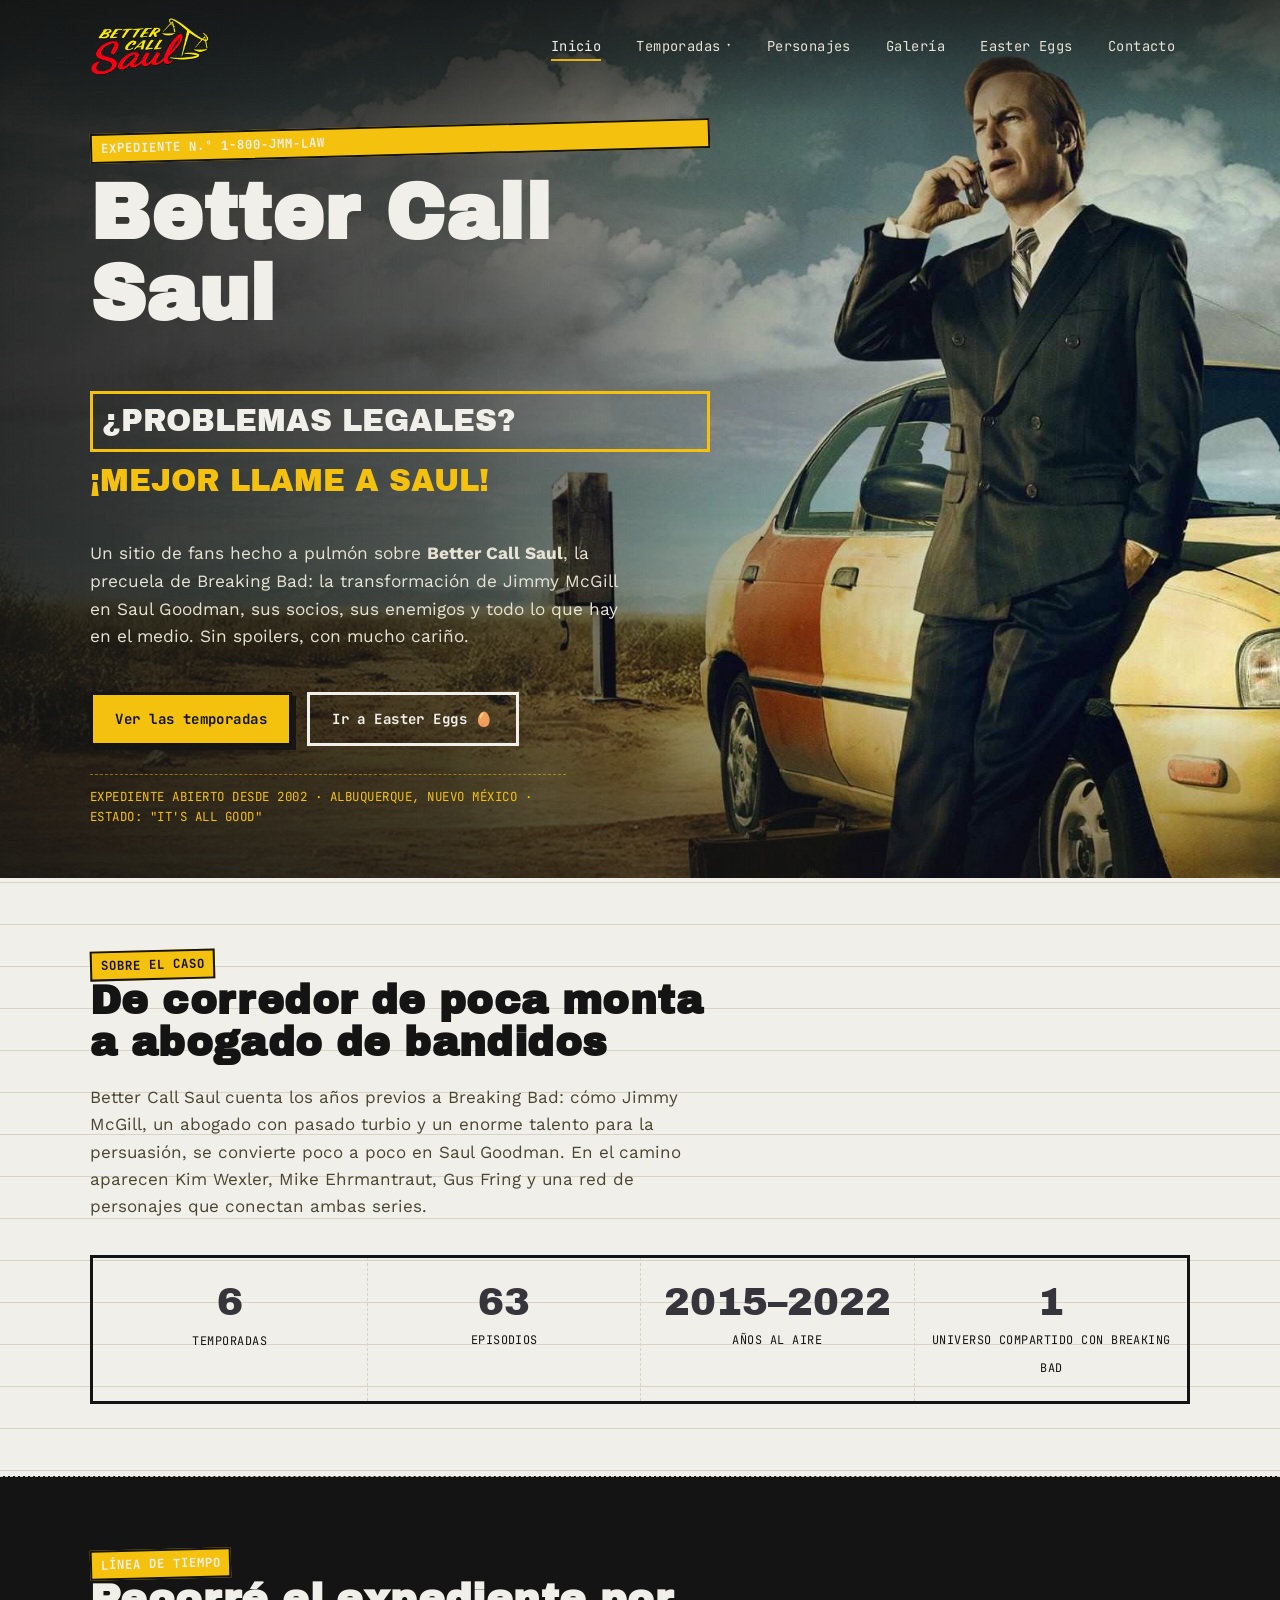
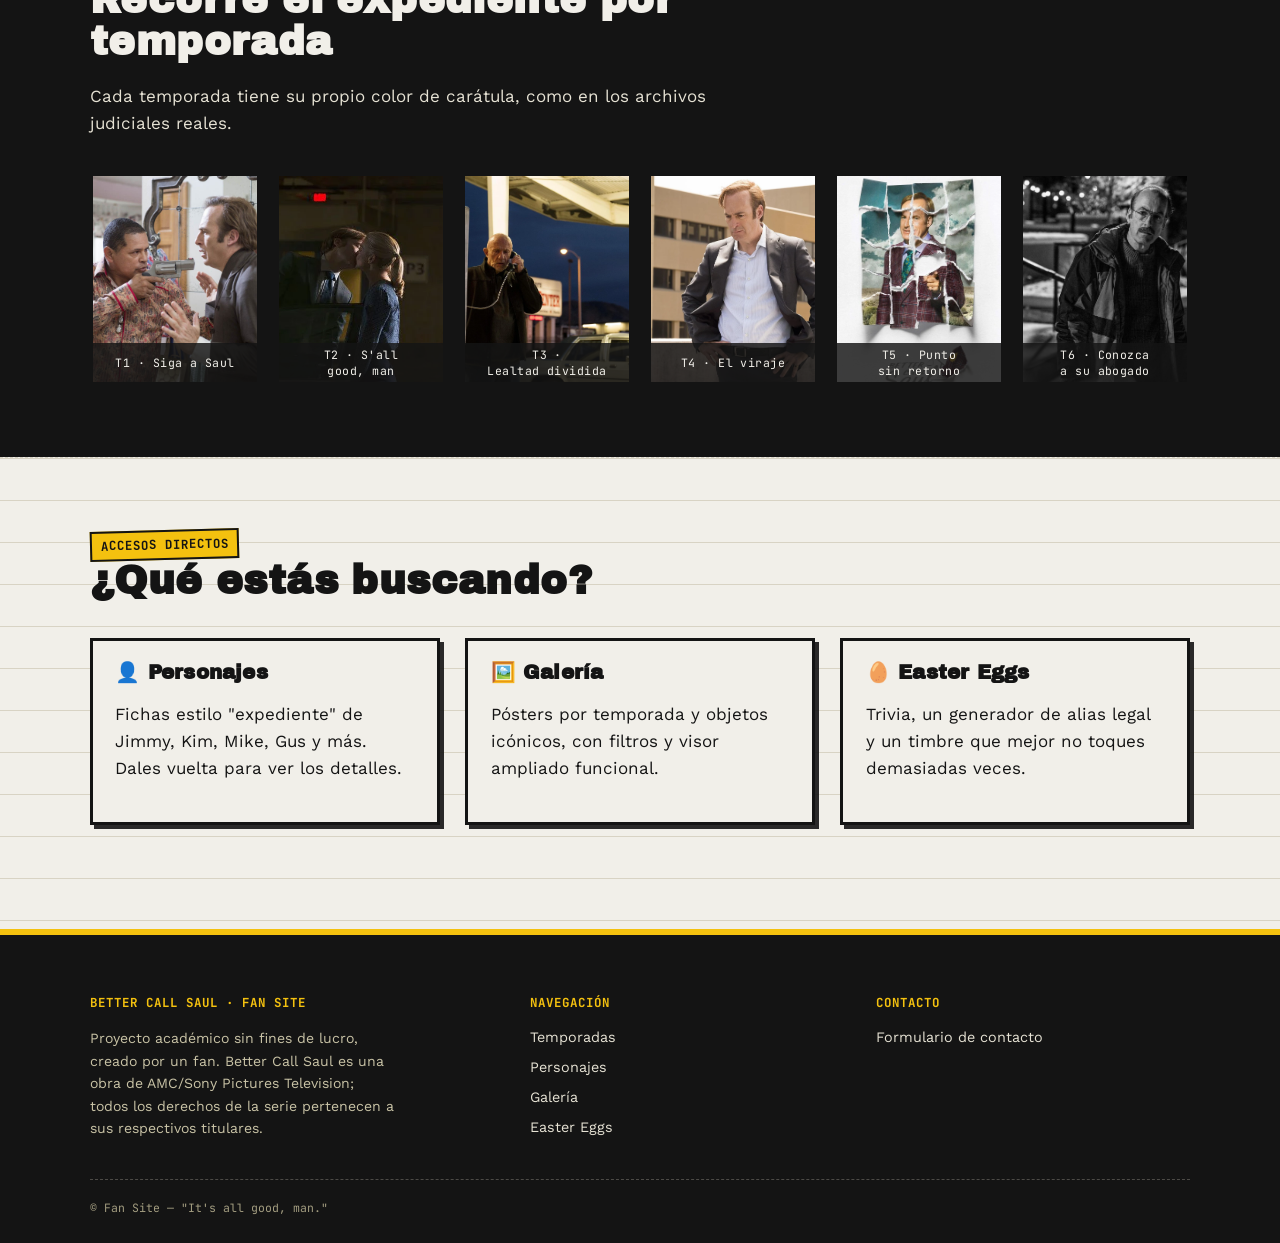
==== index.html @ 326e3563 "webpage created" ====
<!DOCTYPE html>
<html lang="es-AR">

<head>
  <meta charset="UTF-8">
  <meta name="viewport" content="width=device-width, initial-scale=1.0">
  <title>Better Call Saul — Sitio de Fans</title>
  <meta name="description"
    content="Sitio de fans no oficial sobre Better Call Saul: temporadas, personajes, galería y easter eggs.">
  <link rel="canonical" href="https://tu-usuario.github.io/better-call-saul-site/">
  <meta property="og:type" content="website">
  <meta property="og:site_name" content="Better Call Saul — Sitio de Fans">
  <meta property="og:locale" content="es_AR">
  <meta property="og:title" content="Better Call Saul — Sitio de Fans">
  <meta property="og:description"
    content="Sitio de fans no oficial sobre Better Call Saul: temporadas, personajes, galería y easter eggs.">
  <meta property="og:image" content="https://tu-usuario.github.io/better-call-saul-site/imagenes/hero-fondo.avif">
  <meta property="og:url" content="https://tu-usuario.github.io/better-call-saul-site/">
  <meta name="twitter:card" content="summary_large_image">
  <meta name="twitter:title" content="Better Call Saul — Sitio de Fans">
  <meta name="twitter:description"
    content="Sitio de fans no oficial sobre Better Call Saul: temporadas, personajes, galería y easter eggs.">
  <meta name="twitter:image" content="https://tu-usuario.github.io/better-call-saul-site/imagenes/hero-fondo.avif">
  <link rel="icon"
    href="data:image/svg+xml,<svg xmlns=%22http://www.w3.org/2000/svg%22 viewBox=%220 0 100 100%22><rect width=%22100%22 height=%22100%22 fill=%22%23141414%22/><text x=%2250%22 y=%2268%22 font-size=%2260%22 text-anchor=%22middle%22 fill=%22%23f4c10f%22 font-family=%22Georgia%22>S</text></svg>">
  <script type="application/ld+json">
{
  "@context": "https://schema.org",
  "@type": "WebSite",
  "name": "Better Call Saul — Sitio de Fans",
  "url": "https://tu-usuario.github.io/better-call-saul-site/",
  "description": "Sitio de fans no oficial sobre Better Call Saul: temporadas, personajes, galería y easter eggs.",
  "inLanguage": "es-AR"
}
</script>

  <link rel="stylesheet" href="css/estilos.css">
</head>

<body>
  <a href="#contenido" class="saltar-enlace">Saltar al contenido</a>

  <header class="encabezado encabezado--hero">
    <nav class="nav" aria-label="Navegación principal">
      <a href="index.html" class="marca" aria-label="Better Call Saul — Ir al inicio">
        <img src="imagenes/logo-bcs.png" alt="Better Call Saul" width="320" height="172">
      </a>
      <button class="nav-toggle" aria-label="Abrir menú" aria-expanded="false">
        <span></span>
      </button>
      <ul class="nav-lista">
        <li><a href="index.html" class="nav-link">Inicio</a></li>
        <li class="tiene-submenu">
          <a href="temporadas.html" class="nav-link">Temporadas <span class="caret">▾</span></a>
          <ul class="submenu">
            <li><a href="temporadas.html#temporada-1">Temporada 1 <span class="n">01</span></a></li>
            <li><a href="temporadas.html#temporada-2">Temporada 2 <span class="n">02</span></a></li>
            <li><a href="temporadas.html#temporada-3">Temporada 3 <span class="n">03</span></a></li>
            <li><a href="temporadas.html#temporada-4">Temporada 4 <span class="n">04</span></a></li>
            <li><a href="temporadas.html#temporada-5">Temporada 5 <span class="n">05</span></a></li>
            <li><a href="temporadas.html#temporada-6">Temporada 6 <span class="n">06</span></a></li>
          </ul>
        </li>
        <li><a href="personajes.html" class="nav-link">Personajes</a></li>
        <li><a href="galeria.html" class="nav-link">Galería</a></li>
        <li><a href="easter-eggs.html" class="nav-link">Easter Eggs</a></li>
        <li><a href="contacto.html" class="nav-link">Contacto</a></li>
      </ul>
    </nav>
  </header>

  <main id="contenido">

    <!-- HERO -->
    <section class="hero">
      <div class="envoltura hero-contenido">
        <span class="etiqueta">EXPEDIENTE N.º 1-800-JMM-LAW</span>
        <h1>Better Call Saul</h1>
        <p class="hero-eslogan">
          <span class="letrero parpadeo">¿PROBLEMAS LEGALES?</span>
          <span class="resaltado" data-typewriter='["¡MEJOR LLAME A SAUL!", "S\' ALL GOOD,
            MAN.", "IT\'S NOT ILLEGAL IF... BUENO, A VECES SÍ." , "¡MEJOR LLAME A SAUL!" ]'>¡MEJOR LLAME A SAUL!</span>
        </p>
        <p class="dek">
          Un sitio de fans hecho a pulmón sobre <strong>Better Call Saul</strong>, la precuela de
          Breaking Bad: la transformación de Jimmy McGill en Saul Goodman, sus socios,
          sus enemigos y todo lo que hay en el medio. Sin spoilers, con mucho cariño.
        </p>
        <div class="hero-cta">
          <a href="temporadas.html" class="boton">Ver las temporadas</a>
          <a href="easter-eggs.html" class="boton fantasma">Ir a Easter Eggs 🥚</a>
        </div>
        <p class="hero-linea-estado">EXPEDIENTE ABIERTO DESDE 2002 · ALBUQUERQUE, NUEVO MÉXICO · ESTADO: "IT'S ALL GOOD"
        </p>
      </div>
    </section>

    <!-- SOBRE LA SERIE -->
    <section class="seccion">
      <div class="envoltura">
        <div class="seccion-cabecera revelar">
          <span class="etiqueta">SOBRE EL CASO</span>
          <h2>De corredor de poca monta a abogado de bandidos</h2>
          <p>
            Better Call Saul cuenta los años previos a Breaking Bad: cómo Jimmy McGill,
            un abogado con pasado turbio y un enorme talento para la persuasión, se convierte
            poco a poco en Saul Goodman. En el camino aparecen Kim Wexler, Mike Ehrmantraut,
            Gus Fring y una red de personajes que conectan ambas series.
          </p>
        </div>

        <div class="estadisticas revelar">
          <div class="estadistica">
            <span class="num">6</span>
            <span class="desc">TEMPORADAS</span>
          </div>
          <div class="estadistica">
            <span class="num">63</span>
            <span class="desc">EPISODIOS</span>
          </div>
          <div class="estadistica">
            <span class="num">2015–2022</span>
            <span class="desc">AÑOS AL AIRE</span>
          </div>
          <div class="estadistica">
            <span class="num">1</span>
            <span class="desc">UNIVERSO COMPARTIDO CON BREAKING BAD</span>
          </div>
        </div>
      </div>
    </section>

    <!-- VISTA PREVIA TEMPORADAS -->
    <section class="seccion oscura">
      <div class="envoltura">
        <div class="seccion-cabecera revelar">
          <span class="etiqueta">LÍNEA DE TIEMPO</span>
          <h2>Recorré el expediente por temporada</h2>
          <p>Cada temporada tiene su propio color de carátula, como en los archivos judiciales reales.</p>
        </div>
        <div class="grid-temporadas-mini revelar">
          <figure class="mini-temporada"><a href="temporadas.html#temporada-1"><img src="imagenes/imagen1.jpg"
                alt="Temporada 1 — Siga a Saul" width="900" height="1125" loading="lazy"></a>
            <figcaption>T1 · Siga a Saul</figcaption>
          </figure>
          <figure class="mini-temporada"><a href="temporadas.html#temporada-2"><img src="imagenes/imagen2.jpg"
                alt="Temporada 2 — S'all good, man" width="900" height="1125" loading="lazy"></a>
            <figcaption>T2 · S'all good, man</figcaption>
          </figure>
          <figure class="mini-temporada"><a href="temporadas.html#temporada-3"><img src="imagenes/imagen3.jpg"
                alt="Temporada 3 — Lealtad dividida" width="900" height="1125" loading="lazy"></a>
            <figcaption>T3 · Lealtad dividida</figcaption>
          </figure>
          <figure class="mini-temporada"><a href="temporadas.html#temporada-4"><img src="imagenes/imagen4.jpg"
                alt="Temporada 4 — El viraje" width="900" height="1125" loading="lazy"></a>
            <figcaption>T4 · El viraje</figcaption>
          </figure>
          <figure class="mini-temporada"><a href="temporadas.html#temporada-5"><img src="imagenes/imagen5.jpg"
                alt="Temporada 5 — Punto sin retorno" width="900" height="1125" loading="lazy"></a>
            <figcaption>T5 · Punto sin retorno</figcaption>
          </figure>
          <figure class="mini-temporada"><a href="temporadas.html#temporada-6"><img src="imagenes/imagen6.jpg"
                alt="Temporada 6 — Conozca a su abogado" width="900" height="1125" loading="lazy"></a>
            <figcaption>T6 · Conozca a su abogado</figcaption>
          </figure>
        </div>
      </div>
    </section>

    <!-- ACCESOS RÁPIDOS -->
    <section class="seccion">
      <div class="envoltura">
        <div class="seccion-cabecera revelar">
          <span class="etiqueta">ACCESOS DIRECTOS</span>
          <h2>¿Qué estás buscando?</h2>
        </div>
        <div class="grid-personajes revelar" style="grid-template-columns: repeat(auto-fit, minmax(220px,1fr));">
          <a href="personajes.html" class="tarjeta">
            <h3>👤 Personajes</h3>
            <p>Fichas estilo "expediente" de Jimmy, Kim, Mike, Gus y más. Dales vuelta para ver los detalles.</p>
          </a>
          <a href="galeria.html" class="tarjeta">
            <h3>🖼️ Galería</h3>
            <p>Pósters por temporada y objetos icónicos, con filtros y visor ampliado funcional.</p>
          </a>
          <a href="easter-eggs.html" class="tarjeta">
            <h3>🥚 Easter Eggs</h3>
            <p>Trivia, un generador de alias legal y un timbre que mejor no toques demasiadas veces.</p>
          </a>
        </div>
      </div>
    </section>

  </main>

  <footer class="pie-pagina">
    <div class="envoltura">
      <div class="pie-grid">
        <div>
          <h4>BETTER CALL SAUL · FAN SITE</h4>
          <p style="max-width:34ch; font-size:.88rem; color:#c9c3a6;">
            Proyecto académico sin fines de lucro, creado por un fan. Better Call Saul
            es una obra de AMC/Sony Pictures Television; todos los derechos de la serie
            pertenecen a sus respectivos titulares.
          </p>
        </div>
        <div>
          <h4>NAVEGACIÓN</h4>
          <ul>
            <li><a href="temporadas.html">Temporadas</a></li>
            <li><a href="personajes.html">Personajes</a></li>
            <li><a href="galeria.html">Galería</a></li>
            <li><a href="easter-eggs.html">Easter Eggs</a></li>
          </ul>
        </div>
        <div>
          <h4>CONTACTO</h4>
          <ul>
            <li><a href="contacto.html">Formulario de contacto</a></li>
          </ul>
        </div>
      </div>
      <div class="pie-inferior">
        <span>© <span data-anio></span> Fan Site — "It's all good, man."</span>
      </div>
    </div>
  </footer>

  <script src="js/base.js"></script>
</body>

</html>
---- css/estilos.css ----
/* =============================================================
   BETTER CALL SAUL — sitio de fans
   Sistema de diseño: "Expediente del bufete"
   Paleta (inspirada en el póster oficial: amarillo, rojo, gris oscuro):
     --tinta      #141414  (negro casi puro, "tinta de máquina de escribir")
     --papel      #f1efe9  (fondo claro neutro, tipo hoja de expediente)
     --mostaza    #f4c10f  (amarillo cartel / logo de la serie)
     --petroleo   #35353b  (gris oscuro / carbón — reemplaza al verde-azulado)
     --rojo-sello #e2231a  (rojo vivo del logo, sello "URGENTE")
     --gris-linea #d8d3c4  (líneas y bordes suaves sobre el papel)
   Tipografía:
     Titulares -> "Archivo Black" (condensada, contundente, letrero de tribunal)
     Cuerpo    -> "Work Sans" (limpia, legible)
     Etiquetas -> "JetBrains Mono" (ficha de expediente / máquina de escribir)
   ============================================================= */

@import url('https://fonts.googleapis.com/css2?family=Archivo+Black&family=Work+Sans:ital,wght@0,400;0,500;0,600;0,700;1,400&family=JetBrains+Mono:wght@400;600;700&display=swap');

:root {
  --tinta: #141414;
  --papel: #f1efe9;
  --papel-alt: #e6e2d4;
  --mostaza: #f4c10f;
  --mostaza-oscuro: #caa10784;
  --petroleo: #35353b;
  --rojo-sello: #e2231a;
  --gris-linea: #d8d3c4;
  --sombra-dura: 6px 6px 0 rgba(20, 20, 20, 0.9);
  --sombra-dura-sm: 4px 4px 0 rgba(20, 20, 20, 0.9);
  --radio: 2px;
  --max-ancho: 1180px;
  --font-titular: 'Archivo Black', 'Poppins', sans-serif;
  --font-cuerpo: 'Work Sans', sans-serif;
  --font-mono: 'JetBrains Mono', monospace;
}

/* -------------------- Reset básico -------------------- */
*,
*::before,
*::after {
  box-sizing: border-box;
}

html {
  scroll-behavior: smooth;
}

body {
  margin: 0;
  background-color: var(--papel);
  color: var(--tinta);
  font-family: var(--font-cuerpo);
  font-size: 17px;
  line-height: 1.6;
  background-image:
    linear-gradient(var(--gris-linea) 1px, transparent 1px);
  background-size: 100% 42px;
}

img {
  max-width: 100%;
  height: auto;
  display: block;
}

a {
  color: inherit;
  text-decoration: none;
}

ul {
  list-style: none;
  margin: 0;
  padding: 0;
}

h1,
h2,
h3 {
  font-family: var(--font-titular);
  line-height: 1.05;
  margin: 0 0 .5em;
  letter-spacing: .01em;
}

p {
  max-width: 68ch;
}

button {
  font-family: inherit;
  cursor: pointer;
}

/* -------------------- Accesibilidad: saltar al contenido -------------------- */
.saltar-enlace {
  position: absolute;
  left: -999px;
  top: auto;
  width: 1px;
  height: 1px;
  overflow: hidden;
  z-index: 999;
}

.saltar-enlace:focus {
  position: fixed;
  left: 1rem;
  top: 1rem;
  width: auto;
  height: auto;
  background: var(--mostaza);
  color: var(--tinta);
  padding: .7rem 1.1rem;
  font-family: var(--font-mono);
  font-weight: 700;
  border: 3px solid var(--tinta);
  box-shadow: var(--sombra-dura-sm);
}

.envoltura {
  max-width: var(--max-ancho);
  margin: 0 auto;
  padding: 0 clamp(1.1rem, 4vw, 2.5rem);
}

/* Respeta reduced motion */
@media (prefers-reduced-motion: reduce) {

  *,
  *::before,
  *::after {
    animation-duration: .001ms !important;
    animation-iteration-count: 1 !important;
    transition-duration: .001ms !important;
    scroll-behavior: auto !important;
  }
}

/* -------------------- Foco visible -------------------- */
a:focus-visible,
button:focus-visible,
input:focus-visible,
textarea:focus-visible,
select:focus-visible {
  outline: 3px solid var(--petroleo);
  outline-offset: 3px;
}

/* -------------------- Etiqueta / sello reutilizable -------------------- */
.etiqueta {
  display: inline-block;
  font-family: var(--font-mono);
  font-weight: 700;
  font-size: .78rem;
  letter-spacing: .08em;
  padding: .25em .7em;
  border: 2px solid var(--tinta);
  background: var(--mostaza);
  transform: rotate(-1.5deg);
}

.sello {
  position: relative;
  display: inline-block;
  font-family: var(--font-mono);
  font-weight: 700;
  color: var(--rojo-sello);
  border: 3px solid var(--rojo-sello);
  padding: .15em .6em;
  border-radius: 999px;
  transform: rotate(-6deg);
  letter-spacing: .06em;
  font-size: .8rem;
  opacity: .9;
}

/* =============================================================
   BARRA DE NAVEGACIÓN — pestañas de carpeta
   ============================================================= */
.encabezado {
  position: sticky;
  top: 0;
  z-index: 200;
  background: var(--tinta);
  border-bottom: 4px solid var(--mostaza);
  transition: background-color .3s ease, border-color .3s ease;
}

/* Home: el menú flota sobre el hero, transparente y sin franja amarilla,
   hasta que se hace scroll (JS agrega .scrolleado y vuelve al estilo normal). */
.encabezado--hero {
  position: fixed;
  top: 0;
  left: 0;
  right: 0;
  background-color: transparent;
  border-bottom-color: transparent;
}

.encabezado--hero::before {
  /* degradado sutil para que se lean los links */
  content: '';
  position: absolute;
  inset: 0 0 -24px 0;
  background: linear-gradient(180deg, rgba(20, 20, 20, .65), rgba(20, 20, 20, 0));
  transition: opacity .3s ease;
  pointer-events: none;
}

.encabezado--hero.scrolleado {
  background-color: var(--tinta);
  border-bottom-color: var(--mostaza);
}

.encabezado--hero.scrolleado::before {
  opacity: 0;
}

.encabezado--hero:has(.nav-lista.abierta) {
  /* menú móvil abierto: fondo sólido */
  background-color: var(--tinta);
}

.nav {
  display: flex;
  align-items: center;
  justify-content: space-between;
  padding: .85rem clamp(1.1rem, 4vw, 2.5rem);
  max-width: var(--max-ancho);
  margin: 0 auto;
  position: relative;
}

.marca {
  display: flex;
  align-items: center;
  flex-shrink: 0;
  user-select: none;
}

.marca img {
  height: clamp(46px, 6.5vw, 64px);
  /* el logo se adapta al alto del menú */
  width: auto;
}

.nav-toggle {
  display: none;
  background: none;
  border: 2px solid var(--mostaza);
  color: var(--mostaza);
  width: 44px;
  height: 40px;
  padding: 0;
  position: relative;
}

.nav-toggle span,
.nav-toggle span::before,
.nav-toggle span::after {
  content: '';
  position: absolute;
  left: 10px;
  right: 10px;
  height: 2px;
  background: var(--mostaza);
  transition: transform .25s ease, opacity .25s ease, top .25s ease;
}

.nav-toggle span {
  top: 19px;
}

.nav-toggle span::before {
  top: -8px;
}

.nav-toggle span::after {
  top: 8px;
}

.nav-toggle[aria-expanded="true"] span {
  background: transparent;
}

.nav-toggle[aria-expanded="true"] span::before {
  top: 0;
  transform: rotate(45deg);
}

.nav-toggle[aria-expanded="true"] span::after {
  top: 0;
  transform: rotate(-45deg);
}

.nav-lista {
  display: flex;
  align-items: center;
  gap: .35rem;
  font-family: var(--font-mono);
  font-size: .86rem;
  letter-spacing: .03em;
}

.nav-lista>li {
  position: relative;
}

.nav-link {
  display: inline-flex;
  align-items: center;
  gap: .35rem;
  padding: .55rem .8rem;
  color: var(--papel-alt);
  border: 2px solid transparent;
  transition: background .2s ease, color .2s ease, border-color .2s ease;
}

.nav-link:hover,
.nav-link:focus-visible {
  color: var(--tinta);
  background: var(--mostaza);
  border-color: var(--tinta);
}

.nav-lista>li.activa>.nav-link {
  color: var(--papel);
}

/* Sección actual: línea sutil debajo del texto (sin fondo ni contorno) */
.nav-lista>li>.nav-link {
  position: relative;
}

.nav-lista>li>.nav-link::after {
  content: '';
  position: absolute;
  left: .8rem;
  right: .8rem;
  bottom: .3rem;
  height: 2px;
  background: var(--mostaza);
  opacity: .9;
  transform: scaleX(0);
  transition: transform .25s ease;
}

.nav-lista>li.activa>.nav-link::after {
  transform: scaleX(1);
}

.caret {
  font-size: .65em;
  transition: transform .2s ease;
}

/* --- submenú desplegable (Temporadas) --- */
.tiene-submenu>.submenu {
  position: absolute;
  top: calc(100% + 10px);
  left: 0;
  min-width: 240px;
  background: var(--papel);
  border: 3px solid var(--tinta);
  box-shadow: var(--sombra-dura);
  padding: .4rem;
  opacity: 0;
  visibility: hidden;
  transform: translateY(-8px);
  /* al salir, espera un instante antes de ocultarse (tolera movimientos en diagonal) */
  transition: opacity .2s ease .15s, transform .2s ease .15s, visibility .2s .15s;
  z-index: 50;
}

/* puente invisible que cubre el espacio entre el link y el menú para que no se cierre al bajar el mouse */
.tiene-submenu>.submenu::before {
  content: '';
  position: absolute;
  left: -3px;
  right: -3px;
  top: -16px;
  height: 16px;
}

.tiene-submenu:hover>.submenu,
.tiene-submenu:focus-within>.submenu,
.tiene-submenu.abierto>.submenu {
  opacity: 1;
  visibility: visible;
  transform: translateY(0);
  transition-delay: 0s;
}

.tiene-submenu:hover>.nav-link .caret,
.tiene-submenu:focus-within>.nav-link .caret,
.tiene-submenu.abierto>.nav-link .caret {
  transform: rotate(180deg);
}

.submenu li+li {
  border-top: 1px dashed var(--gris-linea);
}

.submenu a {
  display: flex;
  justify-content: space-between;
  gap: .5rem;
  padding: .55rem .6rem;
  color: var(--tinta);
  font-size: .82rem;
}

.submenu a:hover,
.submenu a:focus-visible {
  background: var(--mostaza);
}

.submenu .n {
  font-family: var(--font-mono);
  opacity: .55;
}

.submenu li.activa>a {
  font-weight: 700;
  box-shadow: inset 3px 0 0 var(--mostaza);
}

/* =============================================================
   BOTONES
   ============================================================= */
.boton {
  display: inline-flex;
  align-items: center;
  gap: .5rem;
  font-family: var(--font-mono);
  font-weight: 700;
  font-size: .88rem;
  letter-spacing: .03em;
  padding: .8rem 1.4rem;
  border: 3px solid var(--tinta);
  background: var(--mostaza);
  color: var(--tinta);
  box-shadow: var(--sombra-dura-sm);
  transition: transform .15s ease, box-shadow .15s ease, background .15s ease;
}

.boton:hover,
.boton:focus-visible {
  transform: translate(2px, 2px);
  box-shadow: 2px 2px 0 rgba(20, 20, 20, .9);
}

.boton:active {
  transform: translate(4px, 4px);
  box-shadow: none;
}

.boton.fantasma {
  background: transparent;
  color: var(--papel);
  border-color: var(--papel);
  box-shadow: none;
}

.boton.fantasma:hover {
  background: var(--papel);
  color: var(--tinta);
}

.boton.petroleo {
  background: var(--petroleo);
  color: var(--papel);
}

/* =============================================================
   HERO (portada)
   ============================================================= */
.hero {
  /* La imagen de fondo debe ser 16:9 (ideal 1920×1080). El alto mínimo del hero
     sigue esa proporción (56.25vw = 16:9), así `cover` casi no recorta y se ve la
     imagen completa. En monitores muy grandes se limita para que entre en pantalla,
     y si el texto necesita más alto, el hero crece solo (nunca corta contenido).
     El menú flota sobre el hero, por eso ocupa toda la altura desde el borde superior. */
  background: var(--tinta) url('../imagenes/hero-fondo.jpg') center / cover no-repeat;
  min-height: min(56.25vw, max(100svh, 700px));
  padding-top: 5.5rem;
  /* espacio para el menú que flota encima */
  display: flex;
  align-items: center;
  color: var(--papel);
  position: relative;
  overflow: hidden;
}

.hero::before {
  /* Velo suave: oscurece solo el lado izquierdo (donde va el texto) y deja
     el resto de la imagen bien visible. */
  content: '';
  position: absolute;
  inset: 0;
  background-image: linear-gradient(90deg, rgba(20, 20, 20, .88) 0%, rgba(20, 20, 20, .7) 35%, rgba(20, 20, 20, .18) 68%, rgba(20, 20, 20, 0) 100%),
    linear-gradient(180deg, rgba(20, 20, 20, .35) 0%, rgba(20, 20, 20, 0) 28%, rgba(20, 20, 20, 0) 78%, rgba(20, 20, 20, .45) 100%);
  pointer-events: none;
}

.hero h1 .titulo-serie {
  color: var(--papel);
}

.hero-contenido {
  position: relative;
  padding: clamp(1.5rem, 3vw, 2.5rem) clamp(1.1rem, 4vw, 2.5rem);
  display: grid;
  gap: 1.1rem;
  max-width: 700px;
  /* alineado a la izquierda, con el mismo borde que el menú */
  margin: 0 auto 0 max(0px, calc((100% - var(--max-ancho)) / 2));
}

.hero .etiqueta {
  align-self: start;
}

.hero h1 {
  font-size: clamp(2.4rem, 7vw, 4.8rem);
  color: var(--papel);
}

.hero-eslogan {
  font-family: var(--font-titular);
  font-size: clamp(1.3rem, 3.2vw, 1.9rem);
  margin: 0;
  display: grid;
  gap: .3rem;
}

.hero-eslogan .resaltado {
  color: var(--mostaza);
  display: block;
}

.letrero {
  display: inline-block;
  border: 3px solid var(--mostaza);
  padding: .1em .3em;
}

.letrero.parpadeo {
  animation: parpadeoNeon 3.4s infinite;
}

@keyframes parpadeoNeon {

  0%,
  3%,
  6%,
  100% {
    opacity: 1;
    text-shadow: 0 0 14px rgba(244, 193, 15, .9), 0 0 2px rgba(244, 193, 15, 1);
  }

  4% {
    opacity: .35;
    text-shadow: none;
  }

  7% {
    opacity: .75;
  }
}

.hero p.dek {
  color: var(--papel-alt);
  font-size: 1.08rem;
  max-width: 48ch;
}

.hero-cta {
  display: flex;
  gap: .9rem;
  flex-wrap: wrap;
  margin-top: .4rem;
}

.hero-linea-estado {
  font-family: var(--font-mono);
  font-size: .78rem;
  color: var(--mostaza);
  border-top: 1px dashed rgba(244, 193, 15, .5);
  padding-top: .8rem;
  margin-top: .6rem;
  letter-spacing: .04em;
}

/* =============================================================
   SECCIONES GENERALES
   ============================================================= */
.seccion {
  padding: clamp(2.6rem, 6vw, 4.5rem) 0;
}

.seccion+.seccion {
  border-top: 1px dashed var(--gris-linea);
}

.seccion-cabecera {
  max-width: 620px;
  margin-bottom: 2.2rem;
}

.seccion-cabecera h2 {
  font-size: clamp(1.7rem, 4vw, 2.5rem);
}

.seccion-cabecera p {
  color: #4a4531;
}

.seccion.oscura {
  background: var(--tinta);
  color: var(--papel);
}

.seccion.oscura .seccion-cabecera p {
  color: var(--papel-alt);
}

.seccion.petroleo-bg {
  background: var(--petroleo);
  color: var(--papel);
}

/* Tarjetas de "expediente" reutilizables */
.tarjeta {
  background: var(--papel);
  border: 3px solid var(--tinta);
  box-shadow: var(--sombra-dura-sm);
  padding: 1.4rem;
}

/* -------------------- Grid de vista previa de temporadas (home) -------------------- */
.grid-temporadas-mini {
  display: grid;
  grid-template-columns: repeat(auto-fill, minmax(150px, 1fr));
  gap: 1rem;
}

.mini-temporada {
  position: relative;
  margin: 0;
  /* <figure> trae 40px de margen por defecto */
  background: var(--tinta);
  aspect-ratio: 4/5;
  border: 3px solid var(--tinta);
  overflow: hidden;
  box-shadow: var(--sombra-dura-sm);
  transition: transform .2s ease;
}

.mini-temporada:hover,
.mini-temporada:focus-within {
  transform: translateY(-6px) rotate(-1deg);
}

.mini-temporada img {
  width: 100%;
  height: 100%;
  object-fit: cover;
  object-position: var(--foco, center);
}

.mini-temporada figcaption {
  position: absolute;
  left: 0;
  right: 0;
  bottom: 0;
  background: rgba(20, 20, 20, .82);
  color: var(--papel);
  font-family: var(--font-mono);
  font-size: .72rem;
  line-height: 1.4;
  padding: 0 .5rem;
  text-align: center;
  letter-spacing: .04em;
  /* Altura fija para 2 líneas: los títulos cortos y largos quedan con la
     misma barra, y el texto se centra verticalmente dentro de ella */
  height: 3.4em;
  display: flex;
  align-items: center;
  justify-content: center;
  text-wrap: balance;
}

/* -------------------- Barra de estadísticas -------------------- */
.estadisticas {
  display: grid;
  grid-template-columns: repeat(auto-fit, minmax(150px, 1fr));
  border: 3px solid var(--tinta);
}

.estadistica {
  padding: 1.3rem 1rem;
  text-align: center;
  border-left: 1px dashed var(--gris-linea);
  /* permite dimensionar el número según el ancho real de cada columna */
  container-type: inline-size;
}

.estadistica:first-child {
  border-left: none;
}

.estadistica .num {
  font-family: var(--font-titular);
  /* Tamaño máximo 2.6rem; si la columna es angosta, se achica lo justo para que
     "2015–2022" entre en una sola línea. Todos los números comparten tamaño. */
  font-size: min(2.6rem, calc(100cqi / 6.2));
  line-height: 1.2;
  white-space: nowrap;
  color: var(--petroleo);
  display: block;
}

.estadistica .desc {
  font-family: var(--font-mono);
  font-size: .74rem;
  letter-spacing: .04em;
}

/* =============================================================
   TEMPORADAS.HTML
   ============================================================= */
.temporada-bloque {
  /* cada temporada es una caja clickeable que lleva a su página */
  scroll-margin-top: 5.2rem;
  display: grid;
  grid-template-columns: 240px 1fr;
  gap: 2rem;
  padding: 1.6rem;
  margin-bottom: 1.8rem;
  align-items: start;
  background: var(--papel);
  border: 3px solid var(--tinta);
  box-shadow: var(--sombra-dura-sm);
  color: inherit;
  transition: transform .2s ease, box-shadow .2s ease;
}

.temporada-bloque:hover,
.temporada-bloque:focus-visible {
  transform: translateY(-4px);
  box-shadow: 8px 8px 0 rgba(20, 20, 20, 0.9);
}

.temporada-bloque:focus-visible {
  outline: 3px solid var(--mostaza);
  outline-offset: 3px;
}

.temporada-info p {
  margin-bottom: 1rem;
}

.ver-mas {
  display: inline-block;
  font-family: var(--font-mono);
  font-weight: 700;
  font-size: .8rem;
  letter-spacing: .05em;
  padding: .45rem .9rem;
  background: var(--tinta);
  color: var(--mostaza);
  transition: background .2s ease, color .2s ease;
}

.ver-mas span {
  display: inline-block;
  transition: transform .2s ease;
}

.temporada-bloque:hover .ver-mas,
.temporada-bloque:focus-visible .ver-mas {
  background: var(--mostaza);
  color: var(--tinta);
}

.temporada-bloque:hover .ver-mas span,
.temporada-bloque:focus-visible .ver-mas span {
  transform: translateX(4px);
}

.temporada-bloque .marco-poster {
  width: 100%;
  aspect-ratio: 4/5;
  /* cualquier foto se recorta a 4:5 sin deformarse */
  object-fit: cover;
  object-position: var(--foco, center);
  background: var(--tinta);
  border: 4px solid var(--tinta);
  box-shadow: var(--sombra-dura);
  transform: rotate(-1.4deg);
  transition: transform .25s ease;
}

.temporada-bloque:nth-child(even) .marco-poster {
  transform: rotate(1.4deg);
}

.temporada-bloque:hover .marco-poster,
.temporada-bloque:focus-visible .marco-poster {
  transform: rotate(0deg) scale(1.02);
}

.temporada-info .etiqueta {
  margin-bottom: .8rem;
}

.temporada-info h2 {
  font-size: clamp(1.5rem, 3.4vw, 2.1rem);
}

.temporada-info .meta {
  font-family: var(--font-mono);
  font-size: .8rem;
  color: var(--petroleo);
  margin-bottom: .8rem;
  display: flex;
  gap: 1.1rem;
  flex-wrap: wrap;
}

/* =============================================================
   TEMPORADA-N.HTML — resumen individual de cada temporada
   ============================================================= */
.migas a:hover,
.migas a:focus-visible {
  text-decoration: underline;
}

.datos-temporada {
  display: flex;
  flex-wrap: wrap;
  gap: .4rem 1.3rem;
  margin: 1rem 0 0;
  font-family: var(--font-mono);
  font-size: .8rem;
  letter-spacing: .05em;
  color: var(--papel-alt);
}

.temporada-detalle {
  display: grid;
  grid-template-columns: minmax(240px, 380px) 1fr;
  gap: clamp(1.8rem, 5vw, 3.6rem);
  align-items: start;
}

.poster-grande {
  margin: 0;
  position: sticky;
  top: 6.5rem;
}

.poster-grande img {
  width: 100%;
  aspect-ratio: 4/5;
  /* cualquier foto se recorta a 4:5 sin deformarse */
  object-fit: cover;
  object-position: var(--foco, center);
  background: var(--tinta);
  border: 4px solid var(--tinta);
  box-shadow: var(--sombra-dura);
  transform: rotate(-1.2deg);
}

.poster-grande figcaption {
  margin-top: 1.1rem;
  font-family: var(--font-mono);
  font-size: .78rem;
  letter-spacing: .05em;
  color: var(--petroleo);
  text-align: center;
}

.temporada-texto h2 {
  font-size: clamp(1.6rem, 3.6vw, 2.2rem);
}

.temporada-texto h3 {
  font-size: 1.15rem;
  margin: 2rem 0 .8rem;
  padding-top: 1rem;
  border-top: 1px dashed var(--gris-linea);
}

.temporada-texto p {
  max-width: 62ch;
}

.temporada-texto .entradilla {
  font-size: 1.12rem;
}

.claves {
  display: grid;
  gap: .7rem;
  max-width: 62ch;
}

.claves li {
  position: relative;
  padding-left: 1.5rem;
}

.claves li::before {
  content: '';
  position: absolute;
  left: 0;
  top: .55em;
  width: .7rem;
  height: .7rem;
  background: var(--mostaza);
  border: 2px solid var(--tinta);
}

.chips-personajes {
  display: flex;
  flex-wrap: wrap;
  gap: .6rem;
}

.chips-personajes a {
  display: inline-block;
  font-family: var(--font-mono);
  font-size: .8rem;
  font-weight: 700;
  padding: .4rem .8rem;
  border: 2px solid var(--tinta);
  background: var(--papel);
  transition: background .2s ease;
}

.chips-personajes a:hover,
.chips-personajes a:focus-visible {
  background: var(--mostaza);
}

.nav-temporadas {
  display: grid;
  grid-template-columns: repeat(3, 1fr);
  gap: 1.2rem;
  margin-top: clamp(2.6rem, 6vw, 4rem);
}

.caja-enlace {
  display: flex;
  flex-direction: column;
  gap: .3rem;
  padding: 1rem 1.2rem;
  border: 3px solid var(--tinta);
  background: var(--papel);
  box-shadow: var(--sombra-dura-sm);
  transition: transform .2s ease, background .2s ease;
}

.caja-enlace:hover,
.caja-enlace:focus-visible {
  transform: translateY(-3px);
  background: var(--mostaza);
}

.caja-enlace .dir {
  font-family: var(--font-mono);
  font-size: .72rem;
  letter-spacing: .06em;
  color: var(--petroleo);
}

.caja-enlace strong {
  font-family: var(--font-titular);
  font-weight: 400;
  font-size: 1.05rem;
  line-height: 1.15;
}

.caja-enlace.der,
.caja-enlace.centro {
  text-align: right;
}

.caja-enlace.centro {
  text-align: center;
}

/* =============================================================
   PERSONAJES.HTML — fichas tipo expediente / mugshot
   ============================================================= */
.grid-personajes {
  display: grid;
  grid-template-columns: repeat(auto-fill, minmax(230px, 1fr));
  gap: 1.6rem;
}

.ficha {
  perspective: 1200px;
  height: 340px;
}

.ficha-interior {
  position: relative;
  width: 100%;
  height: 100%;
  transition: transform .6s cubic-bezier(.2, .8, .2, 1);
  transform-style: preserve-3d;
}

.ficha:hover .ficha-interior,
.ficha:focus-within .ficha-interior {
  transform: rotateY(180deg);
}

.ficha-cara {
  position: absolute;
  inset: 0;
  backface-visibility: hidden;
  border: 3px solid var(--tinta);
  background: var(--papel);
  box-shadow: var(--sombra-dura-sm);
  padding: 1.1rem;
  display: flex;
  flex-direction: column;
}

.ficha-avatar {
  width: 84px;
  height: 84px;
  border-radius: 50%;
  display: flex;
  align-items: center;
  justify-content: center;
  font-family: var(--font-titular);
  font-size: 1.6rem;
  color: var(--papel);
  border: 3px solid var(--tinta);
  margin-bottom: .8rem;
}

.ficha-foto {
  width: 96px;
  height: 120px;
  flex-shrink: 0;
  object-fit: cover;
  object-position: var(--foco, center 20%);
  /* prioriza el rostro */
  background: var(--tinta);
  border: 3px solid var(--tinta);
  margin-bottom: .8rem;
}

.ficha-cara .franja {
  margin-top: auto;
  font-family: var(--font-mono);
  font-size: .68rem;
  color: var(--rojo-sello);
  border-top: 1px dashed var(--gris-linea);
  padding-top: .5rem;
}

.ficha-trasera {
  position: absolute;
  inset: 0;
  backface-visibility: hidden;
  transform: rotateY(180deg);
  border: 3px solid var(--tinta);
  background: var(--tinta);
  color: var(--papel);
  padding: 1.1rem;
  display: flex;
  flex-direction: column;
  overflow-y: auto;
}

.ficha-trasera h3 {
  color: var(--mostaza);
  font-size: 1.05rem;
}

.ficha-trasera p {
  font-size: .86rem;
  color: var(--papel-alt);
}

.ficha-trasera .alias {
  font-family: var(--font-mono);
  font-size: .72rem;
  color: var(--mostaza);
  margin-bottom: .5rem;
}

.ficha-hint {
  font-family: var(--font-mono);
  font-size: .64rem;
  text-align: center;
  color: #7a765c;
  margin-top: .6rem;
}

/* =============================================================
   GALERÍA.HTML
   ============================================================= */
.filtros-galeria {
  display: flex;
  gap: .6rem;
  flex-wrap: wrap;
  margin-bottom: 1.8rem;
}

.filtro-btn {
  font-family: var(--font-mono);
  font-size: .78rem;
  font-weight: 700;
  padding: .5rem 1rem;
  border: 2px solid var(--tinta);
  background: var(--papel);
  letter-spacing: .03em;
}

.filtro-btn.activo,
.filtro-btn:hover,
.filtro-btn:focus-visible {
  background: var(--tinta);
  color: var(--mostaza);
}

.grid-galeria {
  display: grid;
  grid-template-columns: repeat(auto-fill, minmax(220px, 1fr));
  gap: 1.3rem;
}

.item-galeria {
  margin: 0;
  /* <figure> trae 40px de margen por defecto */
  border: 3px solid var(--tinta);
  background: var(--papel);
  box-shadow: var(--sombra-dura-sm);
  overflow: hidden;
  cursor: zoom-in;
  transition: transform .35s cubic-bezier(.2, .8, .2, 1), opacity .35s ease;
}

.item-galeria:hover {
  transform: translateY(-4px);
}

.item-galeria img {
  width: 100%;
  height: auto;
  aspect-ratio: 4/5;
  object-fit: cover;
  object-position: var(--foco, center);
  background: var(--tinta);
  transition: transform .5s ease;
}

.item-galeria:hover img {
  transform: scale(1.06);
}

.item-galeria .pie {
  display: flex;
  justify-content: space-between;
  font-family: var(--font-mono);
  font-size: .68rem;
  padding: .5rem .6rem;
  border-top: 2px solid var(--tinta);
}

.item-galeria.oculto {
  display: none;
}

/* --- Lightbox --- */
.lightbox {
  position: fixed;
  inset: 0;
  background: rgba(10, 10, 10, .92);
  display: flex;
  align-items: center;
  justify-content: center;
  z-index: 500;
  opacity: 0;
  visibility: hidden;
  transition: opacity .25s ease, visibility .25s;
  padding: 2rem;
}

.lightbox.activo {
  opacity: 1;
  visibility: visible;
}

.lightbox-caja {
  max-width: min(720px, 90vw);
  text-align: center;
  position: relative;
}

.lightbox-caja img {
  width: auto;
  max-height: 72vh;
  object-fit: contain;
  /* en el visor se ve la foto entera, sin recortar */
  margin: 0 auto;
  border: 4px solid var(--mostaza);
  box-shadow: 0 20px 60px rgba(0, 0, 0, .5);
}

.lightbox-pie {
  color: var(--papel);
  font-family: var(--font-mono);
  margin-top: 1rem;
  font-size: .82rem;
}

.lightbox-cerrar,
.lightbox-prev,
.lightbox-next {
  position: absolute;
  background: var(--mostaza);
  border: 2px solid var(--tinta);
  color: var(--tinta);
  font-family: var(--font-mono);
  font-weight: 700;
  width: 42px;
  height: 42px;
  display: flex;
  align-items: center;
  justify-content: center;
}

.lightbox-cerrar {
  top: -3.2rem;
  right: 0;
}

.lightbox-prev {
  top: 50%;
  left: -1.2rem;
  transform: translate(-100%, -50%);
}

.lightbox-next {
  top: 50%;
  right: -1.2rem;
  transform: translate(100%, -50%);
}

@media (max-width: 640px) {
  .lightbox-prev {
    left: 0;
    transform: translateY(-50%);
  }

  .lightbox-next {
    right: 0;
    transform: translateY(-50%);
  }
}

/* =============================================================
   CONTACTO.HTML
   ============================================================= */
.contacto-grid {
  display: grid;
  grid-template-columns: 1fr 1fr;
  gap: 2.5rem;
  align-items: start;
}

.formulario .campo {
  margin-bottom: 1.2rem;
  display: flex;
  flex-direction: column;
  gap: .4rem;
}

.formulario label {
  font-family: var(--font-mono);
  font-size: .76rem;
  letter-spacing: .04em;
  display: flex;
  justify-content: space-between;
}

.formulario input,
.formulario textarea,
.formulario select {
  font-family: var(--font-cuerpo);
  font-size: 1rem;
  padding: .75rem .8rem;
  border: 2px solid var(--tinta);
  background: var(--papel);
  color: var(--tinta);
}

.formulario input:focus,
.formulario textarea:focus,
.formulario select:focus {
  border-color: var(--petroleo);
}

.formulario textarea {
  resize: vertical;
  min-height: 130px;
}

.formulario .error {
  font-family: var(--font-mono);
  font-size: .72rem;
  color: var(--rojo-sello);
  min-height: 1em;
}

.formulario input.invalido,
.formulario textarea.invalido {
  border-color: var(--rojo-sello);
}

.formulario input.valido,
.formulario textarea.valido {
  border-color: #2f7a3a;
}

.aviso-envio {
  border: 3px solid var(--tinta);
  background: var(--petroleo);
  color: var(--papel);
  padding: 1rem 1.2rem;
  font-family: var(--font-mono);
  font-size: .85rem;
  margin-top: 1rem;
  display: none;
}

.aviso-envio.mostrar {
  display: block;
  animation: entrarAviso .35s ease;
}

@keyframes entrarAviso {
  from {
    opacity: 0;
    transform: translateY(-8px);
  }

  to {
    opacity: 1;
    transform: translateY(0);
  }
}

.datos-contacto .fila {
  display: flex;
  gap: .8rem;
  padding: .9rem 0;
  border-top: 1px dashed var(--gris-linea);
}

.datos-contacto .fila:first-child {
  border-top: none;
}

.datos-contacto .fila .rotulo {
  font-family: var(--font-mono);
  font-size: .72rem;
  color: var(--petroleo);
  min-width: 110px;
}

/* =============================================================
   EASTER-EGGS.HTML
   ============================================================= */
.grid-huevos {
  display: grid;
  grid-template-columns: repeat(auto-fit, minmax(280px, 1fr));
  gap: 1.6rem;
}

.huevo {
  border: 3px dashed var(--tinta);
  padding: 1.4rem;
  background: var(--papel);
  position: relative;
}

.huevo h3 {
  font-size: 1.15rem;
  display: flex;
  align-items: center;
  gap: .5rem;
}

/* Quiz */
.quiz-pregunta {
  margin-bottom: 1.2rem;
}

.quiz-opciones {
  display: grid;
  gap: .5rem;
  margin-top: .6rem;
}

.quiz-opcion {
  text-align: left;
  border: 2px solid var(--tinta);
  background: var(--papel);
  padding: .6rem .8rem;
  font-family: var(--font-cuerpo);
}

.quiz-opcion:hover {
  background: var(--mostaza-oscuro);
}

.quiz-opcion.correcta {
  background: #2f7a3a;
  color: var(--papel);
  border-color: #1c4f24;
}

.quiz-opcion.incorrecta {
  background: var(--rojo-sello);
  color: var(--papel);
  border-color: #6e1219;
}

.quiz-resultado {
  font-family: var(--font-mono);
  margin-top: .8rem;
  min-height: 1.2em;
}

.quiz-progreso {
  font-family: var(--font-mono);
  font-size: .74rem;
  color: var(--petroleo);
  margin-bottom: .3rem;
}

/* Generador de alias */
.alias-caja {
  margin-top: 1rem;
  border: 3px solid var(--tinta);
  background: var(--tinta);
  color: var(--mostaza);
  padding: 1.1rem;
  font-family: var(--font-titular);
  font-size: 1.3rem;
  text-align: center;
  min-height: 2.4em;
  display: flex;
  align-items: center;
  justify-content: center;
}

/* Timbre secreto */
.timbre-boton {
  width: 100%;
  padding: 1.4rem;
  border: 3px solid var(--tinta);
  background: var(--mostaza);
  font-family: var(--font-titular);
  font-size: 1.1rem;
  transition: transform .1s ease;
}

.timbre-boton:active {
  transform: scale(.97);
}

.timbre-contador {
  font-family: var(--font-mono);
  font-size: .76rem;
  margin-top: .6rem;
}

.timbre-mensaje {
  margin-top: .8rem;
  font-family: var(--font-mono);
  font-size: .85rem;
  color: var(--rojo-sello);
  min-height: 1.4em;
}

.sacudida {
  animation: sacudida .4s ease;
}

@keyframes sacudida {

  10%,
  90% {
    transform: translateX(-1px);
  }

  20%,
  80% {
    transform: translateX(2px);
  }

  30%,
  50%,
  70% {
    transform: translateX(-4px);
  }

  40%,
  60% {
    transform: translateX(4px);
  }
}

/* =============================================================
   PIE DE PÁGINA
   ============================================================= */
.pie-pagina {
  background: var(--tinta);
  color: var(--papel-alt);
  padding: 2.6rem 0 1.6rem;
  margin-top: 2rem;
  border-top: 6px solid var(--mostaza);
}

.pie-grid {
  display: grid;
  grid-template-columns: 1.3fr 1fr 1fr;
  gap: 2rem;
  padding-bottom: 1.6rem;
  border-bottom: 1px dashed rgba(242, 236, 217, .25);
}

.pie-pagina h4 {
  font-family: var(--font-mono);
  color: var(--mostaza);
  font-size: .78rem;
  letter-spacing: .08em;
  margin-bottom: .8rem;
}

.pie-pagina ul li {
  margin-bottom: .45rem;
  font-size: .9rem;
}

.pie-pagina a:hover {
  color: var(--mostaza);
}

.pie-inferior {
  padding-top: 1.2rem;
  display: flex;
  justify-content: space-between;
  flex-wrap: wrap;
  gap: .6rem;
  font-family: var(--font-mono);
  font-size: .72rem;
  color: #a39d80;
}

/* =============================================================
   Animaciones de entrada al hacer scroll (una sola pasada, sutil)
   ============================================================= */
.revelar {
  opacity: 0;
  transform: translateY(18px);
  transition: opacity .6s ease, transform .6s ease;
}

.revelar.visible {
  opacity: 1;
  transform: translateY(0);
}

/* =============================================================
   Migas de pan / cabecera de página interna
   ============================================================= */
.cabecera-pagina {
  background: var(--tinta);
  color: var(--papel);
  padding: 3rem 0 2.2rem;
  border-bottom: 6px solid var(--mostaza);
}

.cabecera-pagina h1 {
  font-size: clamp(2rem, 5vw, 3rem);
}

.migas {
  font-family: var(--font-mono);
  font-size: .74rem;
  color: var(--mostaza);
  margin-bottom: 1rem;
  letter-spacing: .03em;
}

/* =============================================================
   RESPONSIVE
   ============================================================= */
@media (max-width: 900px) {

  /* Hero en pantallas chicas: la imagen completa arriba (16:9) y el texto debajo */
  .hero {
    min-height: 0;
    display: block;
    /* la imagen empieza justo debajo del menú (4.8rem) para verse completa */
    padding-top: calc(56.25vw + 4.8rem);
    background-size: 100% auto;
    background-position: center 4.8rem;
  }

  .hero::before {
    background-image: linear-gradient(180deg, rgba(20, 20, 20, 0) 0, rgba(20, 20, 20, 0) calc(56.25vw + 1.6rem), var(--tinta) calc(56.25vw + 4.8rem));
  }

  .encabezado--hero:not(.scrolleado) .nav-lista:not(.abierta) {
    border-top-color: transparent;
  }

  .hero-contenido {
    max-width: none;
    margin: 0 auto;
    padding-top: 1.5rem;
  }
}

@media (max-width: 900px) {
  .contacto-grid {
    grid-template-columns: 1fr;
  }

  .temporada-bloque {
    grid-template-columns: 1fr;
  }

  .temporada-bloque .marco-poster {
    max-width: 260px;
  }

  .temporada-detalle {
    grid-template-columns: 1fr;
  }

  .poster-grande {
    position: static;
    max-width: 340px;
    margin: 0 auto;
  }

  .nav-temporadas {
    grid-template-columns: 1fr;
  }

  .caja-enlace.der,
  .caja-enlace.centro {
    text-align: left;
  }

  .pie-grid {
    grid-template-columns: 1fr 1fr;
  }
}

@media (max-width: 760px) {
  .nav-toggle {
    display: block;
  }

  .nav-lista {
    position: absolute;
    top: 100%;
    left: 0;
    right: 0;
    flex-direction: column;
    align-items: stretch;
    background: var(--tinta);
    border-top: 2px solid var(--mostaza);
    max-height: 0;
    overflow: hidden;
    transition: max-height .3s ease;
  }

  .nav-lista.abierta {
    max-height: 560px;
  }

  .nav-lista>li {
    width: 100%;
  }

  .nav-link {
    width: 100%;
    justify-content: space-between;
    border-bottom: 1px dashed rgba(242, 236, 217, .15);
  }

  .nav-lista>li>.nav-link::after {
    right: auto;
    width: 2rem;
    bottom: .45rem;
    transform-origin: left;
  }

  .tiene-submenu>.submenu {
    position: static;
    opacity: 1;
    visibility: visible;
    transform: none;
    display: none;
    box-shadow: none;
    border: none;
    border-top: 1px dashed var(--gris-linea);
    background: var(--papel-alt);
  }

  .tiene-submenu.abierto>.submenu {
    display: block;
  }

  .tiene-submenu>.submenu::before {
    display: none;
  }

  .pie-grid {
    grid-template-columns: 1fr;
  }
}

@media (max-width: 620px) {
  .grid-personajes {
    grid-template-columns: repeat(auto-fill, minmax(160px, 1fr));
  }

  .ficha {
    height: 300px;
  }

  .estadisticas {
    grid-template-columns: repeat(2, 1fr);
  }

  .estadistica:nth-child(2) {
    border-left: none;
  }
}
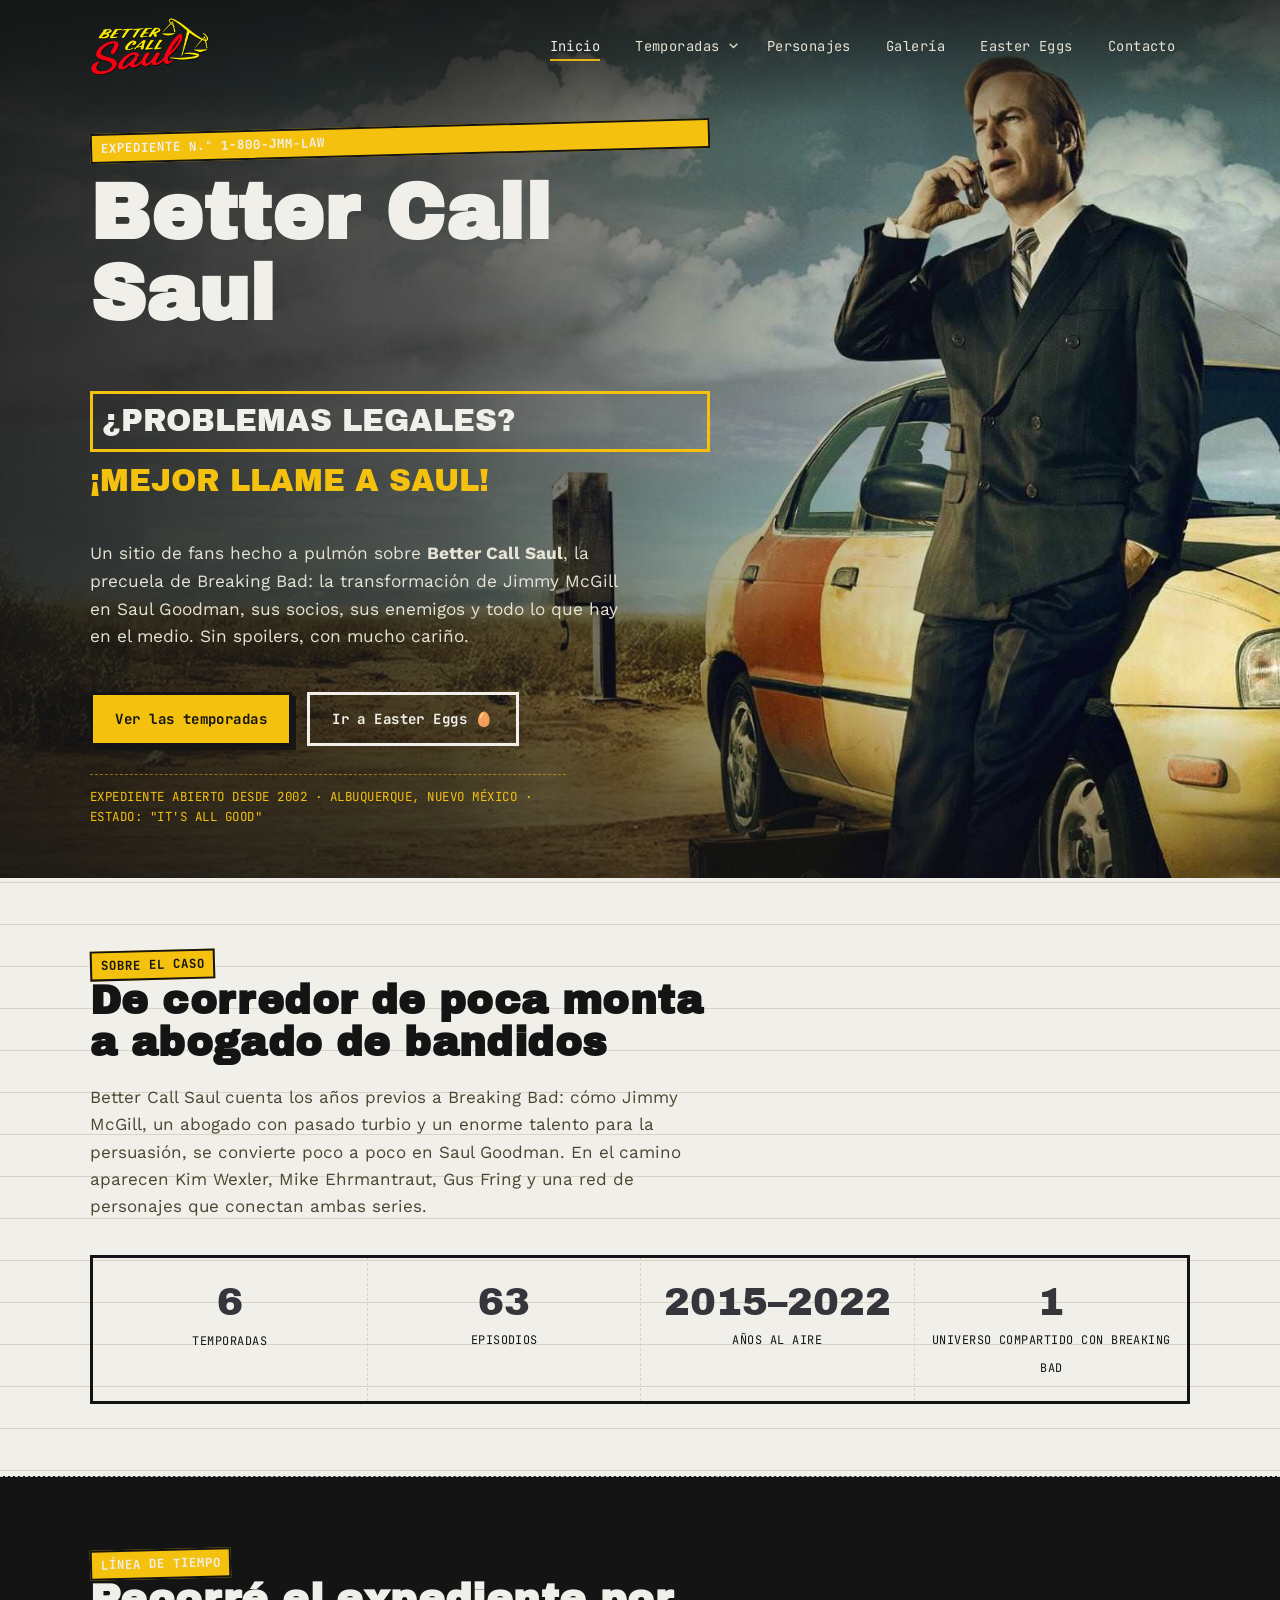
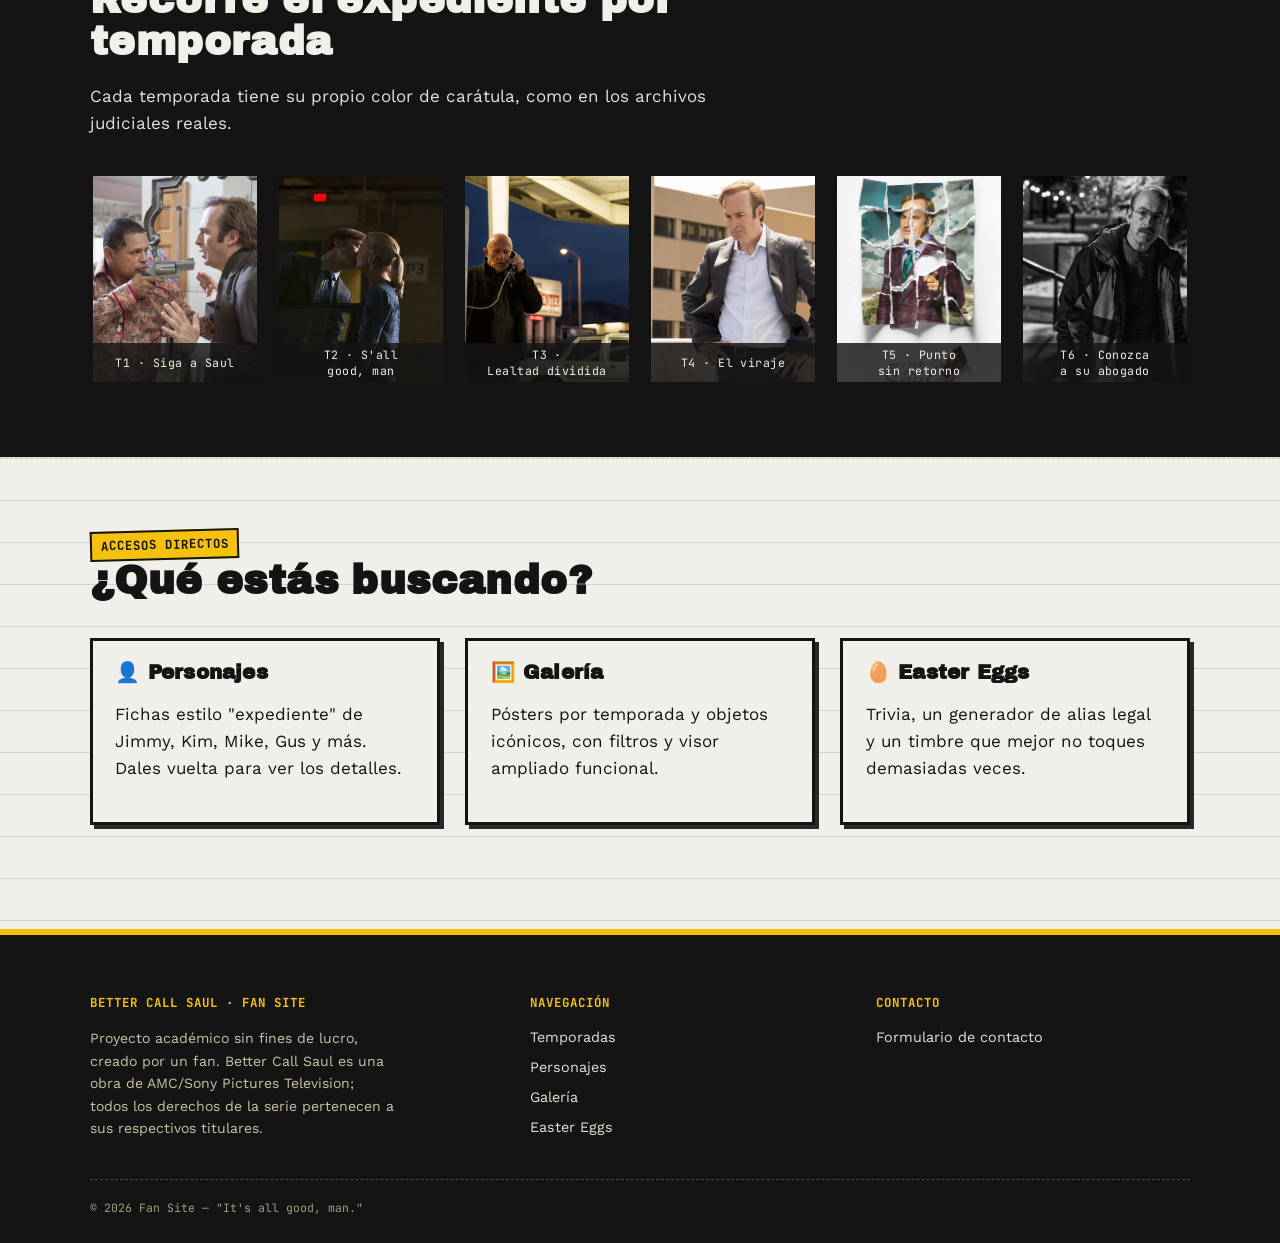
==== commit 4496b690: "changes" ====
--- a/index.html
+++ b/index.html
@@ -7,28 +7,27 @@
   <title>Better Call Saul — Sitio de Fans</title>
   <meta name="description"
     content="Sitio de fans no oficial sobre Better Call Saul: temporadas, personajes, galería y easter eggs.">
-  <link rel="canonical" href="https://tu-usuario.github.io/better-call-saul-site/">
+  <link rel="canonical" href="https://bettercallsaul-mgh.vercel.app/">
   <meta property="og:type" content="website">
   <meta property="og:site_name" content="Better Call Saul — Sitio de Fans">
   <meta property="og:locale" content="es_AR">
   <meta property="og:title" content="Better Call Saul — Sitio de Fans">
   <meta property="og:description"
     content="Sitio de fans no oficial sobre Better Call Saul: temporadas, personajes, galería y easter eggs.">
-  <meta property="og:image" content="https://tu-usuario.github.io/better-call-saul-site/imagenes/hero-fondo.avif">
-  <meta property="og:url" content="https://tu-usuario.github.io/better-call-saul-site/">
+  <meta property="og:image" content="https://bettercallsaul-mgh.vercel.app/imagenes/hero-fondo.jpg">
+  <meta property="og:url" content="https://bettercallsaul-mgh.vercel.app/">
   <meta name="twitter:card" content="summary_large_image">
   <meta name="twitter:title" content="Better Call Saul — Sitio de Fans">
   <meta name="twitter:description"
     content="Sitio de fans no oficial sobre Better Call Saul: temporadas, personajes, galería y easter eggs.">
-  <meta name="twitter:image" content="https://tu-usuario.github.io/better-call-saul-site/imagenes/hero-fondo.avif">
-  <link rel="icon"
-    href="data:image/svg+xml,<svg xmlns=%22http://www.w3.org/2000/svg%22 viewBox=%220 0 100 100%22><rect width=%22100%22 height=%22100%22 fill=%22%23141414%22/><text x=%2250%22 y=%2268%22 font-size=%2260%22 text-anchor=%22middle%22 fill=%22%23f4c10f%22 font-family=%22Georgia%22>S</text></svg>">
+  <meta name="twitter:image" content="https://bettercallsaul-mgh.vercel.app/imagenes/hero-fondo.jpg">
+  <link rel="icon" href="favicon.ico" sizes="any">
   <script type="application/ld+json">
 {
   "@context": "https://schema.org",
   "@type": "WebSite",
   "name": "Better Call Saul — Sitio de Fans",
-  "url": "https://tu-usuario.github.io/better-call-saul-site/",
+  "url": "https://bettercallsaul-mgh.vercel.app/",
   "description": "Sitio de fans no oficial sobre Better Call Saul: temporadas, personajes, galería y easter eggs.",
   "inLanguage": "es-AR"
 }
@@ -51,14 +50,20 @@
       <ul class="nav-lista">
         <li><a href="index.html" class="nav-link">Inicio</a></li>
         <li class="tiene-submenu">
-          <a href="temporadas.html" class="nav-link">Temporadas <span class="caret">▾</span></a>
-          <ul class="submenu">
-            <li><a href="temporadas.html#temporada-1">Temporada 1 <span class="n">01</span></a></li>
-            <li><a href="temporadas.html#temporada-2">Temporada 2 <span class="n">02</span></a></li>
-            <li><a href="temporadas.html#temporada-3">Temporada 3 <span class="n">03</span></a></li>
-            <li><a href="temporadas.html#temporada-4">Temporada 4 <span class="n">04</span></a></li>
-            <li><a href="temporadas.html#temporada-5">Temporada 5 <span class="n">05</span></a></li>
-            <li><a href="temporadas.html#temporada-6">Temporada 6 <span class="n">06</span></a></li>
+          <a href="temporadas.html" class="nav-link">Temporadas</a>
+          <button type="button" class="submenu-toggle" aria-label="Mostrar las temporadas" aria-expanded="false"
+            aria-controls="submenu-temporadas"><svg class="caret" viewBox="0 0 12 8" width="14" height="10"
+              aria-hidden="true" focusable="false">
+              <path d="M1.5 1.5 6 6l4.5-4.5" fill="none" stroke="currentColor" stroke-width="2.4"
+                stroke-linecap="square" />
+            </svg></button>
+          <ul class="submenu" id="submenu-temporadas">
+            <li><a href="temporada-1.html">Temporada 1 <span class="n">01</span></a></li>
+            <li><a href="temporada-2.html">Temporada 2 <span class="n">02</span></a></li>
+            <li><a href="temporada-3.html">Temporada 3 <span class="n">03</span></a></li>
+            <li><a href="temporada-4.html">Temporada 4 <span class="n">04</span></a></li>
+            <li><a href="temporada-5.html">Temporada 5 <span class="n">05</span></a></li>
+            <li><a href="temporada-6.html">Temporada 6 <span class="n">06</span></a></li>
           </ul>
         </li>
         <li><a href="personajes.html" class="nav-link">Personajes</a></li>
@@ -78,8 +83,9 @@
         <h1>Better Call Saul</h1>
         <p class="hero-eslogan">
           <span class="letrero parpadeo">¿PROBLEMAS LEGALES?</span>
-          <span class="resaltado" data-typewriter='["¡MEJOR LLAME A SAUL!", "S\' ALL GOOD,
-            MAN.", "IT\'S NOT ILLEGAL IF... BUENO, A VECES SÍ." , "¡MEJOR LLAME A SAUL!" ]'>¡MEJOR LLAME A SAUL!</span>
+          <span class="resaltado"
+            data-typewriter="[&quot;¡MEJOR LLAME A SAUL!&quot;, &quot;S' ALL GOOD, MAN.&quot;, &quot;IT'S NOT ILLEGAL IF... BUENO, A VECES SÍ.&quot;, &quot;¡MEJOR LLAME A SAUL!&quot;]">¡MEJOR
+            LLAME A SAUL!</span>
         </p>
         <p class="dek">
           Un sitio de fans hecho a pulmón sobre <strong>Better Call Saul</strong>, la precuela de
@@ -139,27 +145,27 @@
           <p>Cada temporada tiene su propio color de carátula, como en los archivos judiciales reales.</p>
         </div>
         <div class="grid-temporadas-mini revelar">
-          <figure class="mini-temporada"><a href="temporadas.html#temporada-1"><img src="imagenes/imagen1.jpg"
+          <figure class="mini-temporada"><a href="temporada-1.html"><img src="imagenes/imagen1.jpg"
                 alt="Temporada 1 — Siga a Saul" width="900" height="1125" loading="lazy"></a>
             <figcaption>T1 · Siga a Saul</figcaption>
           </figure>
-          <figure class="mini-temporada"><a href="temporadas.html#temporada-2"><img src="imagenes/imagen2.jpg"
+          <figure class="mini-temporada"><a href="temporada-2.html"><img src="imagenes/imagen2.jpg"
                 alt="Temporada 2 — S'all good, man" width="900" height="1125" loading="lazy"></a>
             <figcaption>T2 · S'all good, man</figcaption>
           </figure>
-          <figure class="mini-temporada"><a href="temporadas.html#temporada-3"><img src="imagenes/imagen3.jpg"
+          <figure class="mini-temporada"><a href="temporada-3.html"><img src="imagenes/imagen3.jpg"
                 alt="Temporada 3 — Lealtad dividida" width="900" height="1125" loading="lazy"></a>
             <figcaption>T3 · Lealtad dividida</figcaption>
           </figure>
-          <figure class="mini-temporada"><a href="temporadas.html#temporada-4"><img src="imagenes/imagen4.jpg"
+          <figure class="mini-temporada"><a href="temporada-4.html"><img src="imagenes/imagen4.jpg"
                 alt="Temporada 4 — El viraje" width="900" height="1125" loading="lazy"></a>
             <figcaption>T4 · El viraje</figcaption>
           </figure>
-          <figure class="mini-temporada"><a href="temporadas.html#temporada-5"><img src="imagenes/imagen5.jpg"
+          <figure class="mini-temporada"><a href="temporada-5.html"><img src="imagenes/imagen5.jpg"
                 alt="Temporada 5 — Punto sin retorno" width="900" height="1125" loading="lazy"></a>
             <figcaption>T5 · Punto sin retorno</figcaption>
           </figure>
-          <figure class="mini-temporada"><a href="temporadas.html#temporada-6"><img src="imagenes/imagen6.jpg"
+          <figure class="mini-temporada"><a href="temporada-6.html"><img src="imagenes/imagen6.jpg"
                 alt="Temporada 6 — Conozca a su abogado" width="900" height="1125" loading="lazy"></a>
             <figcaption>T6 · Conozca a su abogado</figcaption>
           </figure>
--- a/css/estilos.css
+++ b/css/estilos.css
@@ -272,6 +272,14 @@
   top: 19px;
 }
 
+.nav-toggle span::before,
+.nav-toggle span::after {
+  /* las rayitas son hijas del <span> central: deben ocupar todo su ancho
+     (con left/right: 10px quedaban de ancho 0 y no se veían) */
+  left: 0;
+  right: 0;
+}
+
 .nav-toggle span::before {
   top: -8px;
 }
@@ -351,8 +359,71 @@
 }
 
 .caret {
-  font-size: .65em;
+  display: block;
   transition: transform .2s ease;
+}
+
+/* --- "Temporadas": el texto navega a temporadas.html y la flecha abre/cierra el submenú --- */
+.tiene-submenu {
+  display: flex;
+  align-items: stretch;
+}
+
+.tiene-submenu>.nav-link {
+  padding-right: .3rem;
+}
+
+/* el subrayado de "sección actual" termina justo donde termina la palabra */
+.tiene-submenu>.nav-link::after {
+  right: .3rem;
+}
+
+.submenu-toggle {
+  appearance: none;
+  display: inline-flex;
+  align-items: center;
+  justify-content: center;
+  padding: .55rem .55rem .55rem .15rem;
+  font: inherit;
+  cursor: pointer;
+  /* mismo color que las palabras del navbar, sin caja ni fondo */
+  color: var(--papel-alt);
+  background: none;
+  border: 0;
+  transition: color .2s ease;
+}
+
+.nav-lista>li.activa>.submenu-toggle {
+  color: var(--papel);
+}
+
+@media (hover: hover) {
+  .submenu-toggle:hover {
+    color: var(--mostaza);
+  }
+}
+
+.submenu-toggle:focus-visible {
+  color: var(--mostaza);
+}
+
+.submenu-toggle:focus-visible {
+  outline: 2px solid var(--mostaza);
+  outline-offset: -2px;
+}
+
+/* flecha chica y de trazo fino */
+.submenu-toggle .caret {
+  width: 9px;
+  height: 6px;
+}
+
+.submenu-toggle .caret path {
+  stroke-width: 1.7;
+}
+
+.tiene-submenu.abierto>.submenu-toggle .caret {
+  transform: rotate(180deg);
 }
 
 /* --- submenú desplegable (Temporadas) --- */
@@ -368,34 +439,14 @@
   opacity: 0;
   visibility: hidden;
   transform: translateY(-8px);
-  /* al salir, espera un instante antes de ocultarse (tolera movimientos en diagonal) */
-  transition: opacity .2s ease .15s, transform .2s ease .15s, visibility .2s .15s;
+  transition: opacity .2s ease, transform .2s ease, visibility .2s;
   z-index: 50;
 }
 
-/* puente invisible que cubre el espacio entre el link y el menú para que no se cierre al bajar el mouse */
-.tiene-submenu>.submenu::before {
-  content: '';
-  position: absolute;
-  left: -3px;
-  right: -3px;
-  top: -16px;
-  height: 16px;
-}
-
-.tiene-submenu:hover>.submenu,
-.tiene-submenu:focus-within>.submenu,
 .tiene-submenu.abierto>.submenu {
   opacity: 1;
   visibility: visible;
   transform: translateY(0);
-  transition-delay: 0s;
-}
-
-.tiene-submenu:hover>.nav-link .caret,
-.tiene-submenu:focus-within>.nav-link .caret,
-.tiene-submenu.abierto>.nav-link .caret {
-  transform: rotate(180deg);
 }
 
 .submenu li+li {
@@ -1729,8 +1780,28 @@
     display: block;
   }
 
-  .tiene-submenu>.submenu::before {
-    display: none;
+  .tiene-submenu {
+    flex-wrap: wrap;
+  }
+
+  .tiene-submenu>.nav-link {
+    flex: 1 1 0;
+    width: auto;
+    min-width: 0;
+  }
+
+  .tiene-submenu>.nav-link {
+    padding-right: .8rem;
+  }
+
+  .submenu-toggle {
+    flex: 0 0 3.6rem;
+    padding: 0;
+    border-bottom: 1px dashed rgba(242, 236, 217, .15);
+  }
+
+  .tiene-submenu>.submenu {
+    flex: 0 0 100%;
   }
 
   .pie-grid {
